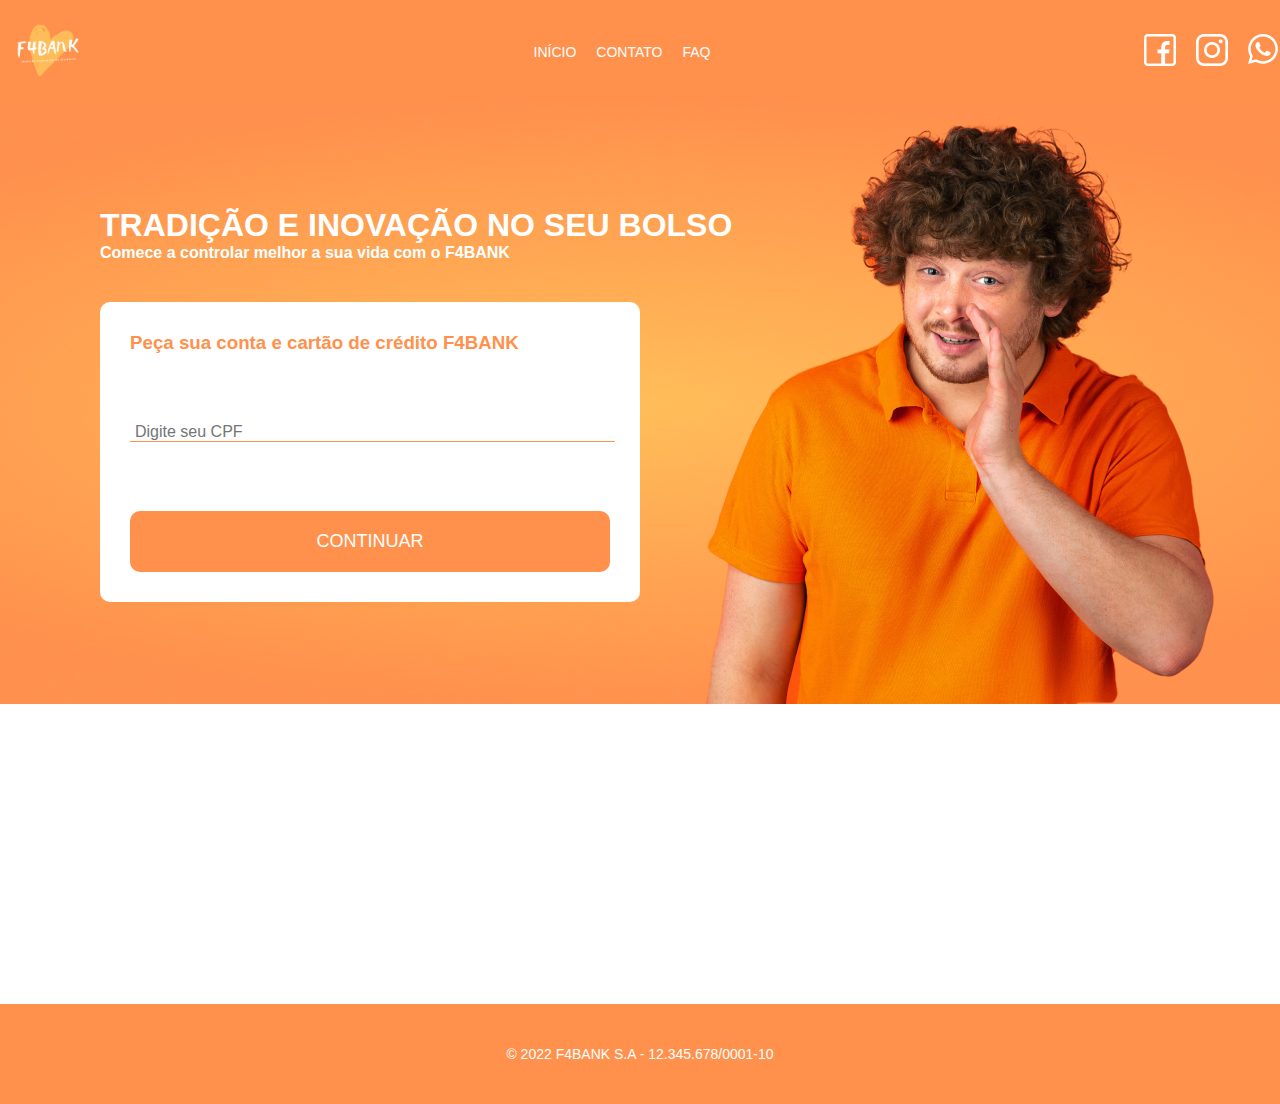
==== index.html @ 1287508e "header, footer e hero ok" ====
<!DOCTYPE html>
<html lang="en">
<head>
    <meta charset="UTF-8">
    <meta http-equiv="X-UA-Compatible" content="IE=edge">
    <meta name="viewport" content="width=device-width, initial-scale=1.0">
    <link rel="stylesheet" href="styles/index.css">
    <link rel="stylesheet" href="styles/global.css">
    <title>F4Bank</title>
</head>

<body>
    <header class="header">
        <section class="header-content">
            <div class="logo">
                <a href="index.html">
                    <img src="images/logo.png" alt="logo-da-empresa">
                </a>
            </div>
    
            <div class="navegacao">
                <nav>
                    <ul>
                        <li><a href="index.html">Início</a></li>
                        <li><a href="contato.html">Contato</a></li>
                        <li><a href="faq.html">FAQ</a></li>
                    </ul>
                </nav>
            </div>
    
            <div class="contato-icons">
                <a href="#"><img src="images/facebook.png" alt="logo-facebook"></a>
                <a href="#"><img src="images/instagram.png" alt="logo-instagram"></a>
                <a href="#"><img src="images/whatsapp.png" alt="logo-whatsapp"></a>
            </div>
        </section>
        
    </header>    

    <main class="main">
        <section class="hero">
            <div class="hero-content">
                <div class="slogan">
                    <h1>TRADIÇÃO E INOVAÇÃO NO SEU BOLSO</h1>
                    <h4>Comece a controlar melhor a sua vida com o F4BANK</h4>
                </div>
    
                <div class="formulario">
                    <form>
                        <h3>Peça sua conta e cartão de crédito F4BANK</h3>

                        <div>
                            <label for="cpf" id="cpf" class=""></label>
                                <input type="text" placeholder="Digite seu CPF">
                        </div>

                        <button>CONTINUAR</button>
                    </form>
                </div>
            </div>            
        </section>
    </main>

    <footer class="footer">
        <p>
            © 2022 F4BANK S.A - 12.345.678/0001-10
        </p>
    </footer>
</body>
</html>
---- styles/index.css ----
* {
    margin: 0;
    padding: 0;
    font-family: Verdana, sans-serif;
}

.main {
    width: 100%;
    min-height: 100vh;
    display: flex;
    flex-direction: column;
    align-items: center;
}

.hero {
    width: 100%;
    height: 600px;
    display: flex;
    justify-content: center;
    align-items: center;
    background-image: url(../images/hero-bg.jpg);
    background-repeat: no-repeat;
    background-position: top center;
    background-color: #FF914D;
}

.hero-content {
    width: 1280px;
    display: flex;
    flex-direction: column;
    justify-content: space-between;
    gap: 40px;
    margin-left: 100px;
}

.slogan {
    display: flex;
    flex-direction: column;
}

.slogan h1, h4 {
    color: #ffffff;
}

.formulario {
    width: 30rem;
    height: 15rem;
    background-color: #ffffff ;
    gap: 20px;
    padding: 30px;
    border-radius: 10px;
}

.formulario form {
    display: flex;
    height: 100%;
    flex-direction: column;
    justify-content: space-between;
}

.formulario form h3 {
    color: #FF914D;
}

.formulario form div input {
    width: 100%;
    padding-left: 5px;
    font-size: 16px;
    border: none;
    border-bottom: 1px solid #FF914D;   
}

.formulario form div input:focus {
    outline: 0;
}

.formulario form button {
    padding: 20px;
    background-color: #FF914D;
    cursor: pointer;
    border: none;
    border-radius: 10px;
    font-size: 18px;
    color: #ffffff;

}

.formulario form button:hover {
    background-color: #FFBD59;
}




@media (max-width:425px) {

    .hero {
        /* width: 100%; */
        height: 700px;
        display: flex;
        /* justify-content: center; */
        align-items: flex-start;
       

        background-image: url(../images/hero-bg-cel.jpg);
        background-position: top;
        background-color: #FF914D;
    }
    .hero-content{
        width: 100%;
        display: flex;
        flex-direction: column;
        justify-content: space-between;
        gap: 20px;
     

        width: 90%;
        margin: 0;
    }

    .formulario {
        margin: 0;
        width: 85%;
    }
}
---- styles/global.css ----
* {
    margin: 0;
    padding: 0;
    font-family: Verdana, sans-serif;
}


/* Estilos do Header*/
.header {
    background-color: #FF914D;
    display: flex;
    align-items: center;
    justify-content: center;
    width: 100%;
}

.header-content {
    width: 1280px;
    display: flex;
    align-items: center;
    justify-content: space-between;
}

.logo img {
    width: 100px;
}

.navegacao nav ul {
    display: flex;
    gap: 20px;
    list-style: none;
}

.navegacao nav ul li a {
    text-decoration: none;
    color: #ffffff;
    font-size: 14px;
    text-transform: uppercase;
}

.contato-icons {
    display: flex;
    gap: 20px;
}

/*Estilos do Footer*/

.footer {
    background-color: #FF914D;
    display: flex;
    height: 100px;
    align-items: center;
    justify-content: center;
}

.footer p {
    color: #ffffff;
    font-size: 14px;
}

/* Responsividade */

/* Header */

/* Celular */

@media (max-width: 425px) {

    .header-content {
        width: 100%;
        justify-content: center;
    }

    .navegacao {
        display: none;
    }

    .contato-icons {
        display: none;
    }
}

/* Tablet */

@media (max-width: 768px) {

    .header-content {
        width: 100%;
        margin: 0 20px;
    }

}
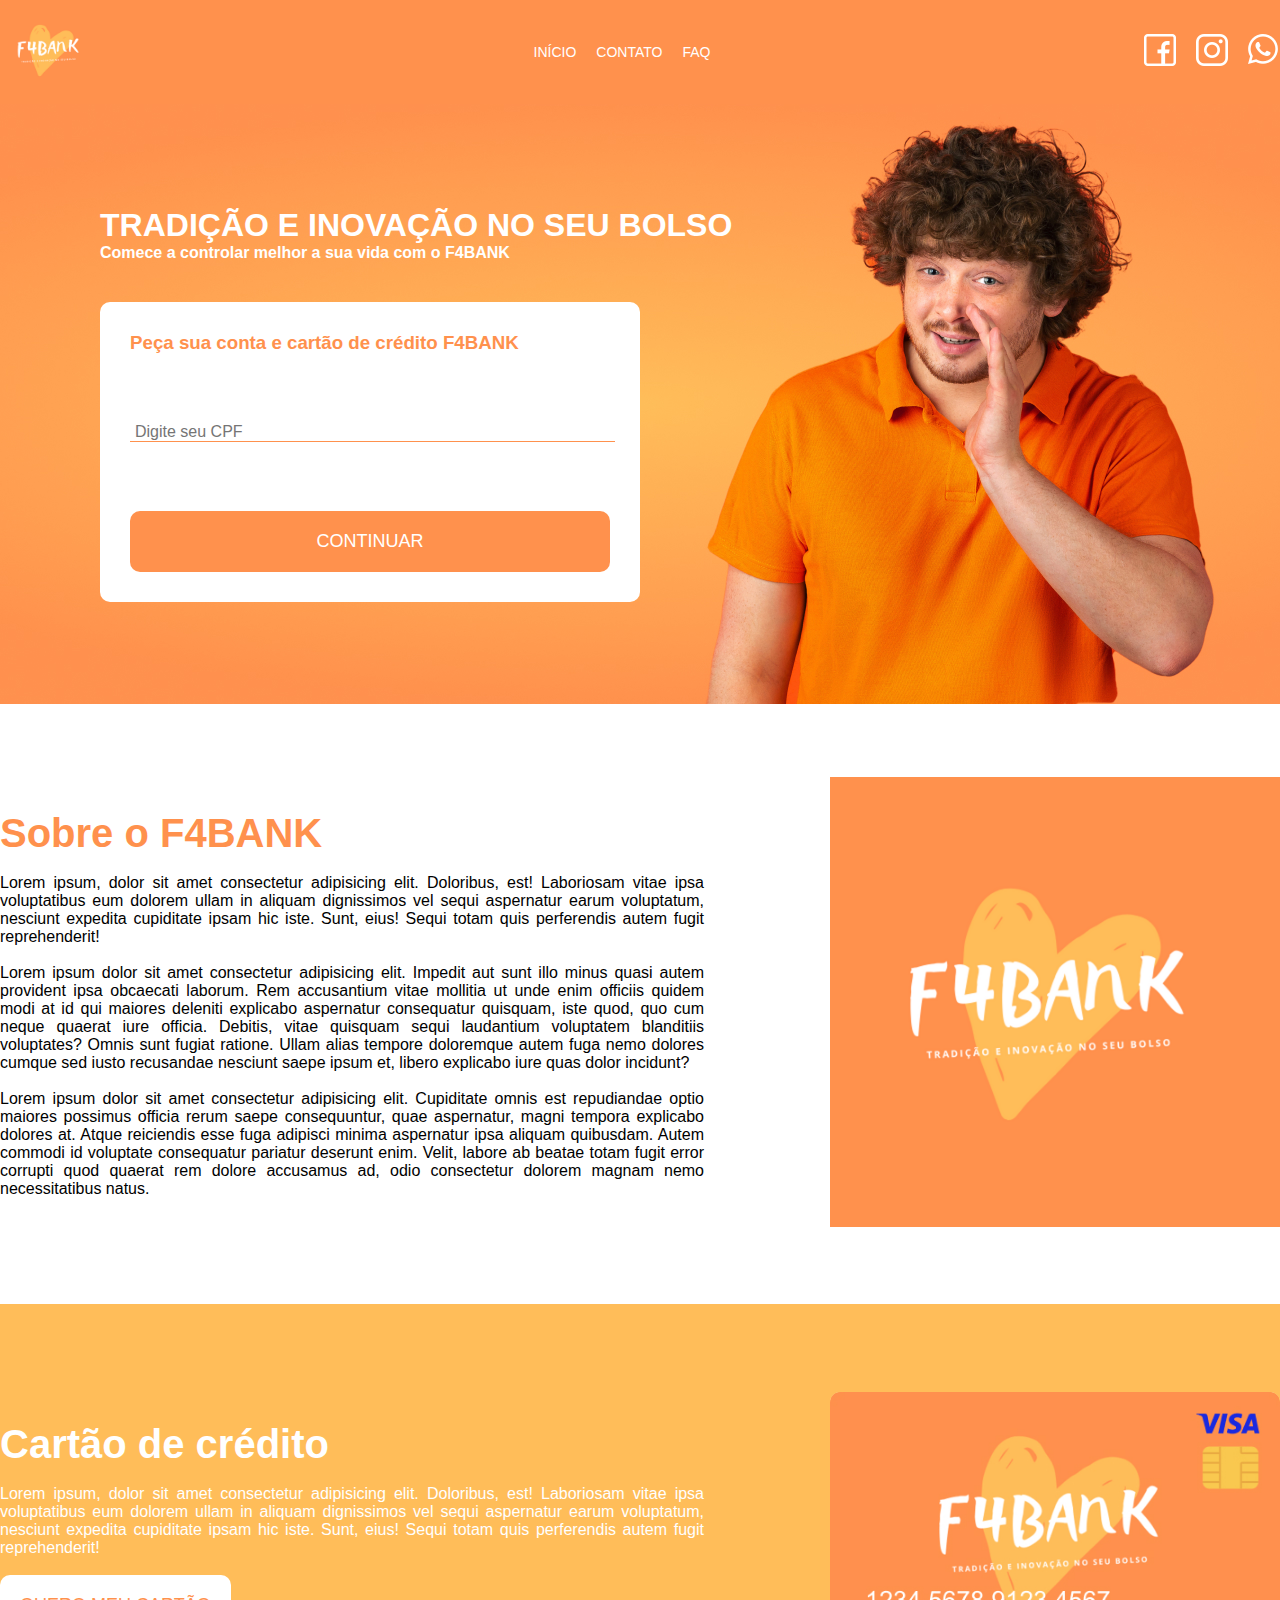
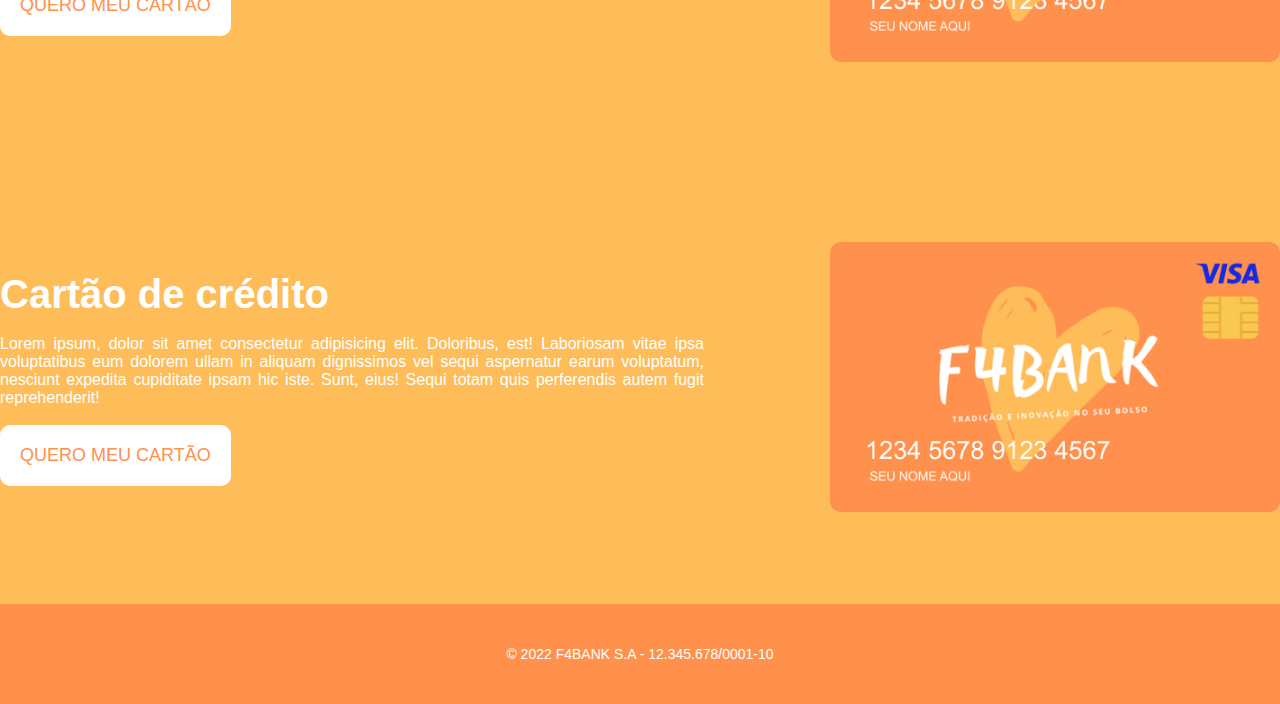
==== commit 546472c8: "secoes sobre e cartao ok, responsividade de todas as secoes ok" ====
--- a/index.html
+++ b/index.html
@@ -59,6 +59,84 @@
                 </div>
             </div>            
         </section>
+
+        <section class="sobre-nos">
+            <div class="texto-sobre-nos">
+                <h1>Sobre o F4BANK</h1>
+                <br>
+                <p>
+                    Lorem ipsum, dolor sit amet consectetur adipisicing elit. Doloribus, 
+                    est! Laboriosam vitae ipsa voluptatibus eum dolorem ullam in aliquam 
+                    dignissimos vel sequi aspernatur earum voluptatum, nesciunt expedita 
+                    cupiditate ipsam hic iste. Sunt, eius! Sequi totam quis perferendis autem 
+                    fugit reprehenderit!
+                </p>
+                <br>
+                <p>
+                    Lorem ipsum dolor sit amet consectetur adipisicing elit. Impedit aut sunt illo
+                     minus quasi autem provident ipsa obcaecati laborum. Rem accusantium vitae mollitia 
+                     ut unde enim officiis quidem modi at id qui maiores deleniti explicabo aspernatur
+                      consequatur quisquam, iste quod, quo cum neque quaerat iure officia. Debitis, 
+                      vitae quisquam sequi laudantium voluptatem blanditiis voluptates? Omnis sunt fugiat
+                       ratione. Ullam alias tempore doloremque autem fuga nemo dolores cumque sed iusto 
+                       recusandae nesciunt saepe ipsum et, libero explicabo iure quas dolor incidunt?
+                </p>
+                <br>
+                <p>
+                    Lorem ipsum dolor sit amet consectetur adipisicing elit. Cupiditate omnis est repudiandae 
+                    optio maiores possimus officia rerum saepe consequuntur, quae aspernatur, magni tempora 
+                    explicabo dolores at. Atque reiciendis esse fuga adipisci minima aspernatur ipsa aliquam 
+                    quibusdam. Autem commodi id voluptate consequatur pariatur deserunt enim. Velit, labore 
+                    ab beatae totam fugit error corrupti quod quaerat rem dolore accusamus ad, odio consectetur
+                     dolorem magnam nemo necessitatibus natus. 
+                </p>
+            </div>
+            <div class="imagem-sobre-nos">
+                <img src="images/logo.png" alt="logo-da-empresa">
+            </div>
+        </section>
+
+        <section class="cartao">
+            <div class="cartao-content">
+                <div class="texto-cartao">
+                    <h1>Cartão de crédito</h1>
+                    <br>
+                    <p>
+                        Lorem ipsum, dolor sit amet consectetur adipisicing elit. Doloribus, 
+                        est! Laboriosam vitae ipsa voluptatibus eum dolorem ullam in aliquam 
+                        dignissimos vel sequi aspernatur earum voluptatum, nesciunt expedita 
+                        cupiditate ipsam hic iste. Sunt, eius! Sequi totam quis perferendis autem 
+                        fugit reprehenderit!
+                    </p>
+                    <br>
+                    <button>QUERO MEU CARTÃO</button>
+                </div>
+                <div class="imagem-cartao">
+                    <img src="images/cartao.jpg" alt="cartao-de-credito">
+                </div>
+            </div>            
+        </section>
+
+        <section class="conta">
+            <div class="conta-content">
+                <div class="texto-conta">
+                    <h1>Cartão de crédito</h1>
+                    <br>
+                    <p>
+                        Lorem ipsum, dolor sit amet consectetur adipisicing elit. Doloribus, 
+                        est! Laboriosam vitae ipsa voluptatibus eum dolorem ullam in aliquam 
+                        dignissimos vel sequi aspernatur earum voluptatum, nesciunt expedita 
+                        cupiditate ipsam hic iste. Sunt, eius! Sequi totam quis perferendis autem 
+                        fugit reprehenderit!
+                    </p>
+                    <br>
+                    <button>QUERO MEU CARTÃO</button>
+                </div>
+                <div class="imagem-conta">
+                    <img src="images/cartao.jpg" alt="cartao-de-credito">
+                </div>
+            </div>            
+        </section>
     </main>
 
     <footer class="footer">
--- a/styles/index.css
+++ b/styles/index.css
@@ -10,8 +10,10 @@
     display: flex;
     flex-direction: column;
     align-items: center;
-}
-
+    justify-content: center;
+}
+
+/*SECÃO HERO*/
 .hero {
     width: 100%;
     height: 600px;
@@ -89,31 +91,155 @@
     background-color: #FFBD59;
 }
 
-
-
+/* SEÇÃO SOBRE NÓS */
+
+.sobre-nos {
+    display: flex;
+    justify-content: space-between;
+    align-items: center;
+    width: 1280px;
+    min-height: 600px;
+}
+
+.texto-sobre-nos {
+    width: 55%;
+    text-align: justify;
+}
+
+.texto-sobre-nos h1 {
+    color: #FF914D;
+    font-size: 40px ;
+}
+
+.texto-sobre-nos p {
+    color: black;
+}
+
+.imagem-sobre-nos img {
+    width: 450px;
+}
+
+/* SEÇÃO CARTÃO DE CRÉDITO */
+
+.cartao {
+    width: 100%;
+    display: flex;
+    justify-content: center;
+    background-color: #FFBD59;
+}
+.cartao-content {
+    display: flex;
+    justify-content: space-between;
+    align-items: center;
+    width: 1280px;
+    min-height: 450px;
+}
+
+.texto-cartao {
+    width: 55%;
+    text-align: justify;
+}
+
+.texto-cartao h1, p {
+    color: #ffffff;
+}
+
+.texto-cartao h1 {
+    font-size: 40px;
+}
+
+.texto-cartao button {
+    padding: 20px;
+    background-color: #ffffff;
+    cursor: pointer;
+    border: none;
+    border-radius: 10px;
+    font-size: 18px;
+    color: #FF914D;
+}
+
+.texto-cartao button:hover {
+    background-color: #FF914D;
+    color: #ffffff;
+    transition: 2s;
+}
+
+.imagem-cartao img {
+    width: 450px;
+    border-radius: 10px;
+}
+
+/* SEÇÃO CONTA CORRENTE */
+
+.conta {
+    width: 100%;
+    display: flex;
+    justify-content: center;
+    background-color: #FFBD59;
+}
+.conta-content {
+    display: flex;
+    justify-content: space-between;
+    align-items: center;
+    width: 1280px;
+    min-height: 450px;
+}
+
+.texto-conta {
+    width: 55%;
+    text-align: justify;
+}
+
+.texto-conta h1, p {
+    color: #ffffff;
+}
+
+.texto-conta h1 {
+    font-size: 40px;
+}
+
+.texto-conta button {
+    padding: 20px;
+    background-color: #ffffff;
+    cursor: pointer;
+    border: none;
+    border-radius: 10px;
+    font-size: 18px;
+    color: #FF914D;
+}
+
+.texto-conta button:hover {
+    background-color: #FF914D;
+    color: #ffffff;
+    transition: 2s;
+}
+
+.imagem-conta img {
+    width: 450px;
+    border-radius: 10px;
+}
+
+/*RESPONSIVIDADE*/
 
 @media (max-width:425px) {
-
+    
+    /* SEÇÃO HERO */
     .hero {
-        /* width: 100%; */
-        height: 700px;
+        height: 770px;
         display: flex;
-        /* justify-content: center; */
         align-items: flex-start;
-       
-
         background-image: url(../images/hero-bg-cel.jpg);
-        background-position: top;
+        background-position: bottom;
         background-color: #FF914D;
     }
+
     .hero-content{
         width: 100%;
         display: flex;
         flex-direction: column;
         justify-content: space-between;
+        align-items: center;
         gap: 20px;
-     
-
         width: 90%;
         margin: 0;
     }
@@ -122,4 +248,51 @@
         margin: 0;
         width: 85%;
     }
-}+
+    /* SEÇÃO SOBRE NÓS */
+    .sobre-nos {
+        width: 100%;
+        justify-content: center;
+        padding: 30px 0;
+    }
+
+    .texto-sobre-nos {
+        width: 90%;
+    }
+
+    .imagem-sobre-nos {
+        display: none;
+    }
+
+    /* SEÇÃO CARTÃO DE CRÉDITO */
+
+    .cartao-content {
+        flex-direction: column;
+        width: 100%;
+        justify-content: center;
+        padding: 30px 0;
+        gap: 30px;
+    }
+
+    .texto-cartao{
+        width: 90%;
+    }
+
+    .texto-cartao h1 {
+        font-size: 35px;
+    }
+
+    .texto-cartao button {
+        width: 100%;
+    }
+
+    .imagem-cartao {
+        display: flex;
+        align-items: center;
+        justify-content: center;
+    }
+    .imagem-cartao img{
+        /* width: 380px; */
+        width: 90%;
+    }
+}
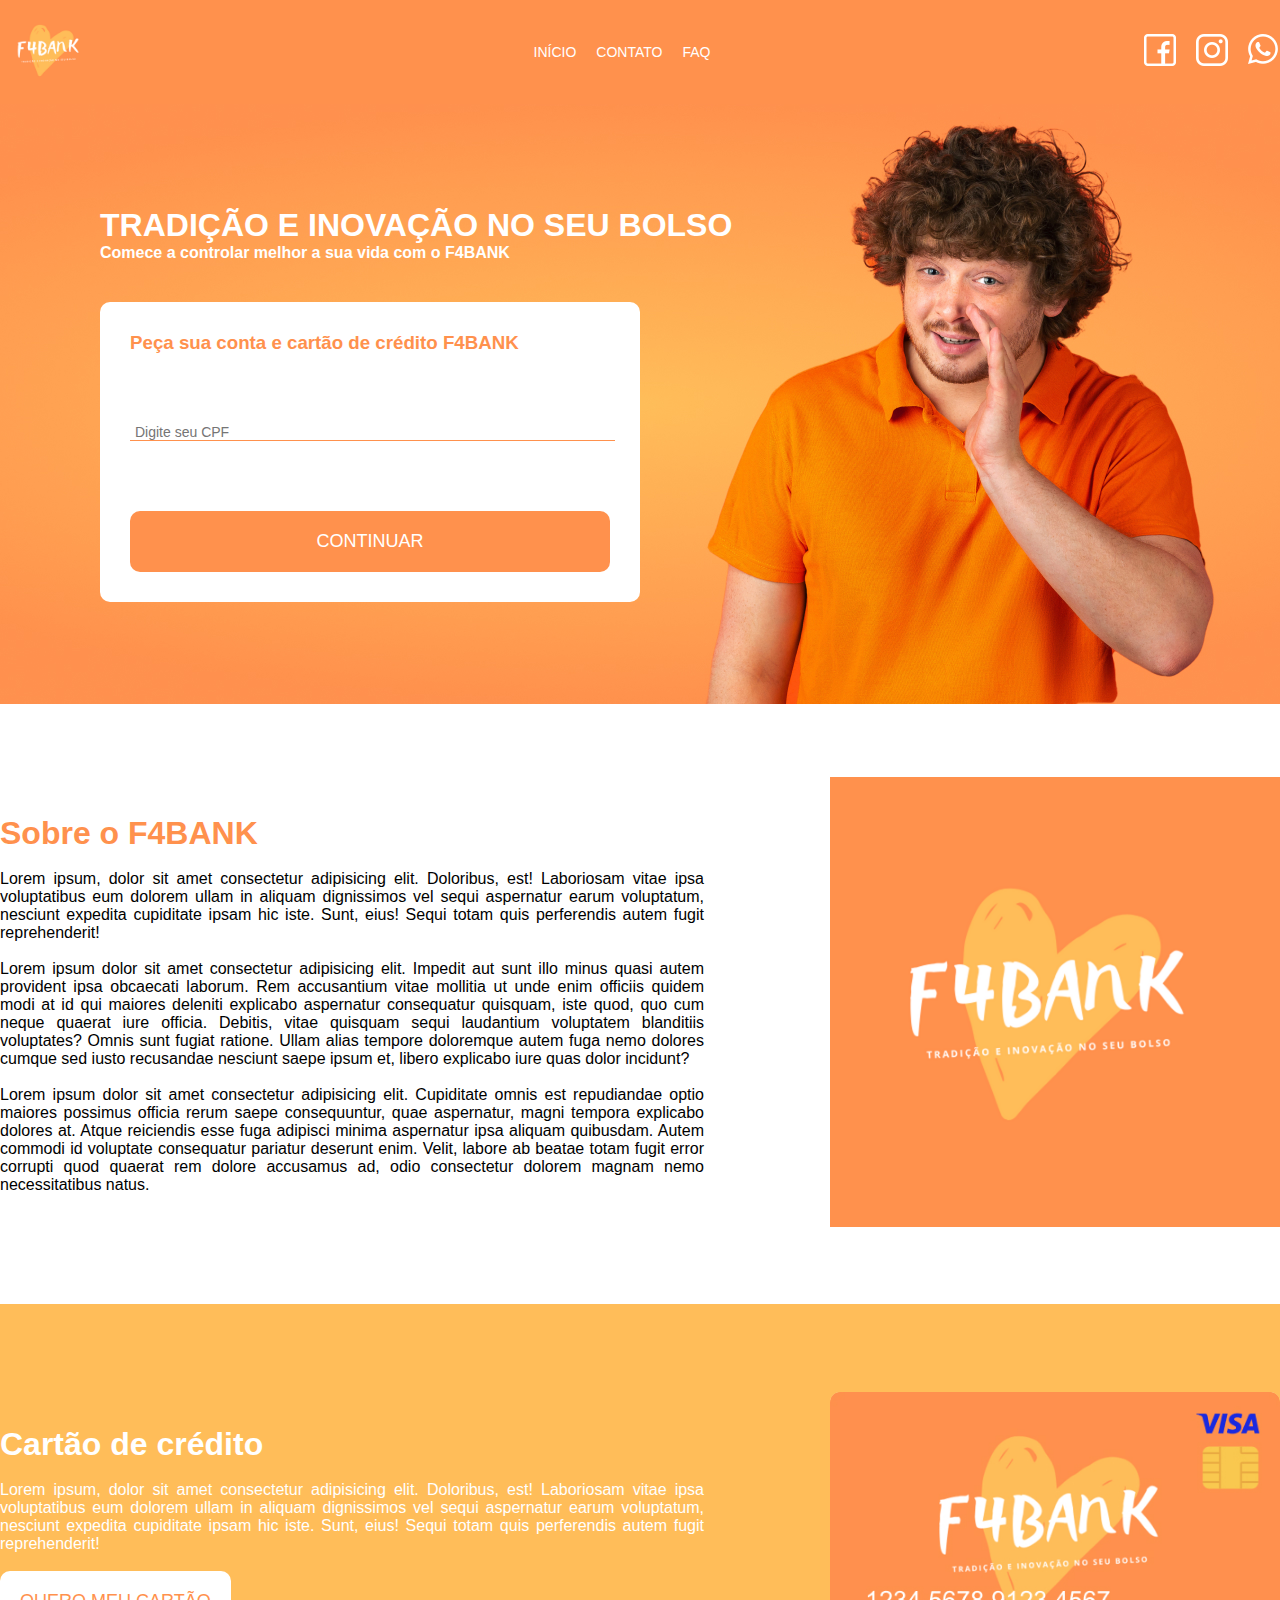
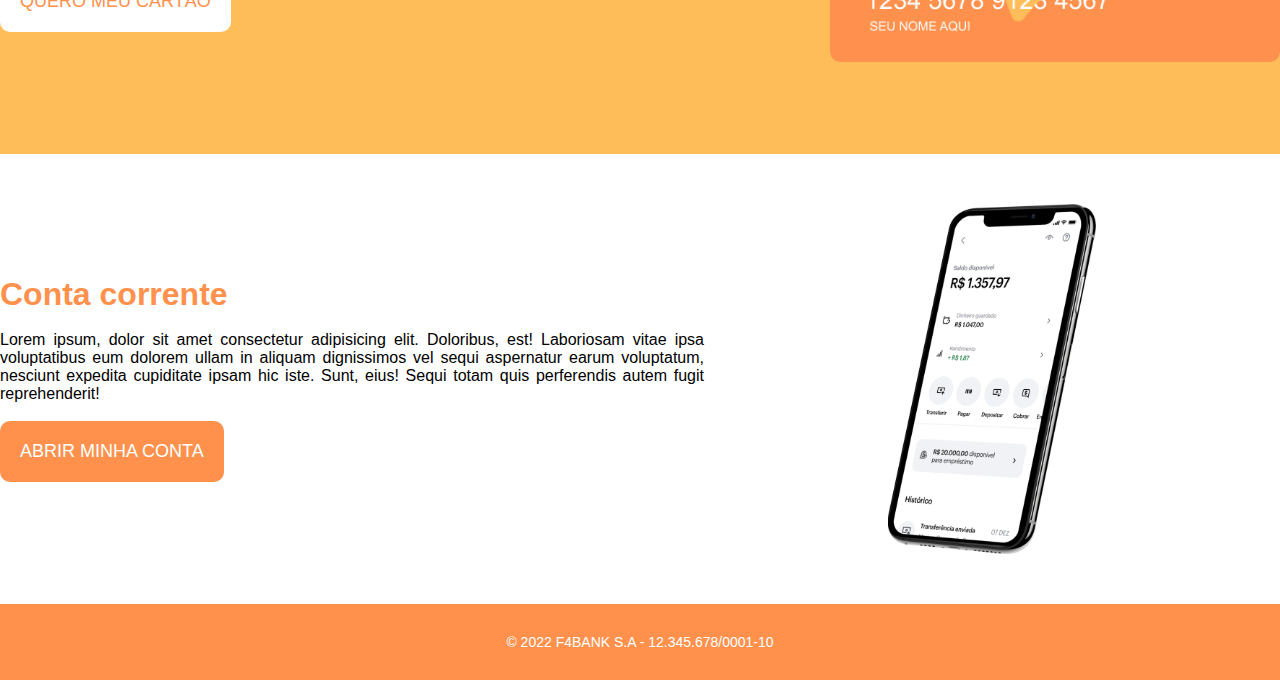
==== commit 16510bae: "projeto finalizado" ====
--- a/index.html
+++ b/index.html
@@ -1,5 +1,6 @@
 <!DOCTYPE html>
 <html lang="en">
+
 <head>
     <meta charset="UTF-8">
     <meta http-equiv="X-UA-Compatible" content="IE=edge">
@@ -13,29 +14,29 @@
     <header class="header">
         <section class="header-content">
             <div class="logo">
-                <a href="index.html">
+                <a href="#">
                     <img src="images/logo.png" alt="logo-da-empresa">
                 </a>
             </div>
-    
+
             <div class="navegacao">
                 <nav>
                     <ul>
-                        <li><a href="index.html">Início</a></li>
-                        <li><a href="contato.html">Contato</a></li>
-                        <li><a href="faq.html">FAQ</a></li>
+                        <li><a href="#">Início</a></li>
+                        <li><a href="#">Contato</a></li>
+                        <li><a href="#">FAQ</a></li>
                     </ul>
                 </nav>
             </div>
-    
+
             <div class="contato-icons">
                 <a href="#"><img src="images/facebook.png" alt="logo-facebook"></a>
                 <a href="#"><img src="images/instagram.png" alt="logo-instagram"></a>
                 <a href="#"><img src="images/whatsapp.png" alt="logo-whatsapp"></a>
             </div>
         </section>
-        
-    </header>    
+
+    </header>
 
     <main class="main">
         <section class="hero">
@@ -44,20 +45,20 @@
                     <h1>TRADIÇÃO E INOVAÇÃO NO SEU BOLSO</h1>
                     <h4>Comece a controlar melhor a sua vida com o F4BANK</h4>
                 </div>
-    
+
                 <div class="formulario">
                     <form>
                         <h3>Peça sua conta e cartão de crédito F4BANK</h3>
 
                         <div>
                             <label for="cpf" id="cpf" class=""></label>
-                                <input type="text" placeholder="Digite seu CPF">
+                            <input type="text" placeholder="Digite seu CPF">
                         </div>
 
                         <button>CONTINUAR</button>
                     </form>
                 </div>
-            </div>            
+            </div>
         </section>
 
         <section class="sobre-nos">
@@ -65,30 +66,30 @@
                 <h1>Sobre o F4BANK</h1>
                 <br>
                 <p>
-                    Lorem ipsum, dolor sit amet consectetur adipisicing elit. Doloribus, 
-                    est! Laboriosam vitae ipsa voluptatibus eum dolorem ullam in aliquam 
-                    dignissimos vel sequi aspernatur earum voluptatum, nesciunt expedita 
-                    cupiditate ipsam hic iste. Sunt, eius! Sequi totam quis perferendis autem 
+                    Lorem ipsum, dolor sit amet consectetur adipisicing elit. Doloribus,
+                    est! Laboriosam vitae ipsa voluptatibus eum dolorem ullam in aliquam
+                    dignissimos vel sequi aspernatur earum voluptatum, nesciunt expedita
+                    cupiditate ipsam hic iste. Sunt, eius! Sequi totam quis perferendis autem
                     fugit reprehenderit!
                 </p>
                 <br>
                 <p>
                     Lorem ipsum dolor sit amet consectetur adipisicing elit. Impedit aut sunt illo
-                     minus quasi autem provident ipsa obcaecati laborum. Rem accusantium vitae mollitia 
-                     ut unde enim officiis quidem modi at id qui maiores deleniti explicabo aspernatur
-                      consequatur quisquam, iste quod, quo cum neque quaerat iure officia. Debitis, 
-                      vitae quisquam sequi laudantium voluptatem blanditiis voluptates? Omnis sunt fugiat
-                       ratione. Ullam alias tempore doloremque autem fuga nemo dolores cumque sed iusto 
-                       recusandae nesciunt saepe ipsum et, libero explicabo iure quas dolor incidunt?
+                    minus quasi autem provident ipsa obcaecati laborum. Rem accusantium vitae mollitia
+                    ut unde enim officiis quidem modi at id qui maiores deleniti explicabo aspernatur
+                    consequatur quisquam, iste quod, quo cum neque quaerat iure officia. Debitis,
+                    vitae quisquam sequi laudantium voluptatem blanditiis voluptates? Omnis sunt fugiat
+                    ratione. Ullam alias tempore doloremque autem fuga nemo dolores cumque sed iusto
+                    recusandae nesciunt saepe ipsum et, libero explicabo iure quas dolor incidunt?
                 </p>
                 <br>
                 <p>
-                    Lorem ipsum dolor sit amet consectetur adipisicing elit. Cupiditate omnis est repudiandae 
-                    optio maiores possimus officia rerum saepe consequuntur, quae aspernatur, magni tempora 
-                    explicabo dolores at. Atque reiciendis esse fuga adipisci minima aspernatur ipsa aliquam 
-                    quibusdam. Autem commodi id voluptate consequatur pariatur deserunt enim. Velit, labore 
+                    Lorem ipsum dolor sit amet consectetur adipisicing elit. Cupiditate omnis est repudiandae
+                    optio maiores possimus officia rerum saepe consequuntur, quae aspernatur, magni tempora
+                    explicabo dolores at. Atque reiciendis esse fuga adipisci minima aspernatur ipsa aliquam
+                    quibusdam. Autem commodi id voluptate consequatur pariatur deserunt enim. Velit, labore
                     ab beatae totam fugit error corrupti quod quaerat rem dolore accusamus ad, odio consectetur
-                     dolorem magnam nemo necessitatibus natus. 
+                    dolorem magnam nemo necessitatibus natus.
                 </p>
             </div>
             <div class="imagem-sobre-nos">
@@ -102,10 +103,10 @@
                     <h1>Cartão de crédito</h1>
                     <br>
                     <p>
-                        Lorem ipsum, dolor sit amet consectetur adipisicing elit. Doloribus, 
-                        est! Laboriosam vitae ipsa voluptatibus eum dolorem ullam in aliquam 
-                        dignissimos vel sequi aspernatur earum voluptatum, nesciunt expedita 
-                        cupiditate ipsam hic iste. Sunt, eius! Sequi totam quis perferendis autem 
+                        Lorem ipsum, dolor sit amet consectetur adipisicing elit. Doloribus,
+                        est! Laboriosam vitae ipsa voluptatibus eum dolorem ullam in aliquam
+                        dignissimos vel sequi aspernatur earum voluptatum, nesciunt expedita
+                        cupiditate ipsam hic iste. Sunt, eius! Sequi totam quis perferendis autem
                         fugit reprehenderit!
                     </p>
                     <br>
@@ -114,28 +115,40 @@
                 <div class="imagem-cartao">
                     <img src="images/cartao.jpg" alt="cartao-de-credito">
                 </div>
-            </div>            
+            </div>
         </section>
 
         <section class="conta">
+
             <div class="conta-content">
                 <div class="texto-conta">
-                    <h1>Cartão de crédito</h1>
+                    <h1>Conta corrente</h1>
                     <br>
                     <p>
-                        Lorem ipsum, dolor sit amet consectetur adipisicing elit. Doloribus, 
-                        est! Laboriosam vitae ipsa voluptatibus eum dolorem ullam in aliquam 
-                        dignissimos vel sequi aspernatur earum voluptatum, nesciunt expedita 
-                        cupiditate ipsam hic iste. Sunt, eius! Sequi totam quis perferendis autem 
+                        Lorem ipsum, dolor sit amet consectetur adipisicing elit. Doloribus,
+                        est! Laboriosam vitae ipsa voluptatibus eum dolorem ullam in aliquam
+                        dignissimos vel sequi aspernatur earum voluptatum, nesciunt expedita
+                        cupiditate ipsam hic iste. Sunt, eius! Sequi totam quis perferendis autem
                         fugit reprehenderit!
                     </p>
                     <br>
-                    <button>QUERO MEU CARTÃO</button>
+                    <button>ABRIR MINHA CONTA</button>
                 </div>
                 <div class="imagem-conta">
-                    <img src="images/cartao.jpg" alt="cartao-de-credito">
+                    <img src="images/conta.webp" alt="conta-corrente">
                 </div>
-            </div>            
+            </div>
+        </section>
+
+        <section class="contato">
+            <div class="contato-content">
+               <p>Siga-nos nas redes sociais</p>
+               <div>
+                <img src="./images/facebook.png" alt="logo-facebook">
+                <img src="./images/instagram.png" alt="logo-instagram">
+                <img src="./images/whatsapp.png" alt="logo-whatsapp">
+               </div>
+            </div>
         </section>
     </main>
 
@@ -145,4 +158,5 @@
         </p>
     </footer>
 </body>
+
 </html>--- a/styles/index.css
+++ b/styles/index.css
@@ -67,7 +67,7 @@
 .formulario form div input {
     width: 100%;
     padding-left: 5px;
-    font-size: 16px;
+    font-size: 14px;
     border: none;
     border-bottom: 1px solid #FF914D;   
 }
@@ -89,6 +89,7 @@
 
 .formulario form button:hover {
     background-color: #FFBD59;
+    transition: 2s;
 }
 
 /* SEÇÃO SOBRE NÓS */
@@ -108,7 +109,6 @@
 
 .texto-sobre-nos h1 {
     color: #FF914D;
-    font-size: 40px ;
 }
 
 .texto-sobre-nos p {
@@ -142,10 +142,6 @@
 
 .texto-cartao h1, p {
     color: #ffffff;
-}
-
-.texto-cartao h1 {
-    font-size: 40px;
 }
 
 .texto-cartao button {
@@ -175,7 +171,7 @@
     width: 100%;
     display: flex;
     justify-content: center;
-    background-color: #FFBD59;
+    background-color: #ffffff;
 }
 .conta-content {
     display: flex;
@@ -190,34 +186,45 @@
     text-align: justify;
 }
 
-.texto-conta h1, p {
-    color: #ffffff;
-}
-
 .texto-conta h1 {
-    font-size: 40px;
+    color: #FF914D;
+}
+
+.texto-conta p {
+    color: #000000;
 }
 
 .texto-conta button {
     padding: 20px;
-    background-color: #ffffff;
+    background-color: #FF914D;
     cursor: pointer;
     border: none;
     border-radius: 10px;
     font-size: 18px;
-    color: #FF914D;
+    color: #ffffff;
 }
 
 .texto-conta button:hover {
-    background-color: #FF914D;
+    background-color: #FFBD59;
     color: #ffffff;
     transition: 2s;
 }
 
+.imagem-conta {
+    width: 45%;
+    display: flex;
+    justify-content: center;
+}
+
 .imagem-conta img {
-    width: 450px;
-    border-radius: 10px;
-}
+    height: 350px;
+    border-radius: 10px;
+}
+
+/* SEÇÃO CONTATO */
+    .contato {
+        display: none;
+    }
 
 /*RESPONSIVIDADE*/
 
@@ -278,10 +285,6 @@
         width: 90%;
     }
 
-    .texto-cartao h1 {
-        font-size: 35px;
-    }
-
     .texto-cartao button {
         width: 100%;
     }
@@ -292,7 +295,52 @@
         justify-content: center;
     }
     .imagem-cartao img{
-        /* width: 380px; */
-        width: 90%;
-    }
-}
+        width: 90%;
+    }
+
+    /* SEÇÃO CONTA CORRENTE */
+
+    .conta-content {
+        flex-direction: column-reverse;
+        width: 100%;
+        justify-content: center;
+        gap: 30px;
+        min-height: 0;
+        padding: 30px 0;
+    }
+
+    .texto-conta{
+        width: 90%;
+    }
+
+    .texto-conta button {
+        width: 100%;
+    }
+
+    .imagem-conta {
+        display: none;
+    }
+
+    /*seção contato*/
+
+    .contato {
+        display: flex;
+        width: 100%;
+        justify-content: center;
+        padding: 30px 0 0 0;
+        background-color: #FF914D;
+    }
+
+    .contato-content {
+        display: flex;
+        width: 90%;
+        flex-direction: column;
+        align-items: center;
+        gap: 10px;
+    }
+
+    .contato-content div {
+        display: flex;
+        gap: 10px;
+    }
+}
--- a/styles/global.css
+++ b/styles/global.css
@@ -48,7 +48,8 @@
 .footer {
     background-color: #FF914D;
     display: flex;
-    height: 100px;
+    /* height: 100px; */
+    padding: 30px 0;
     align-items: center;
     justify-content: center;
 }
